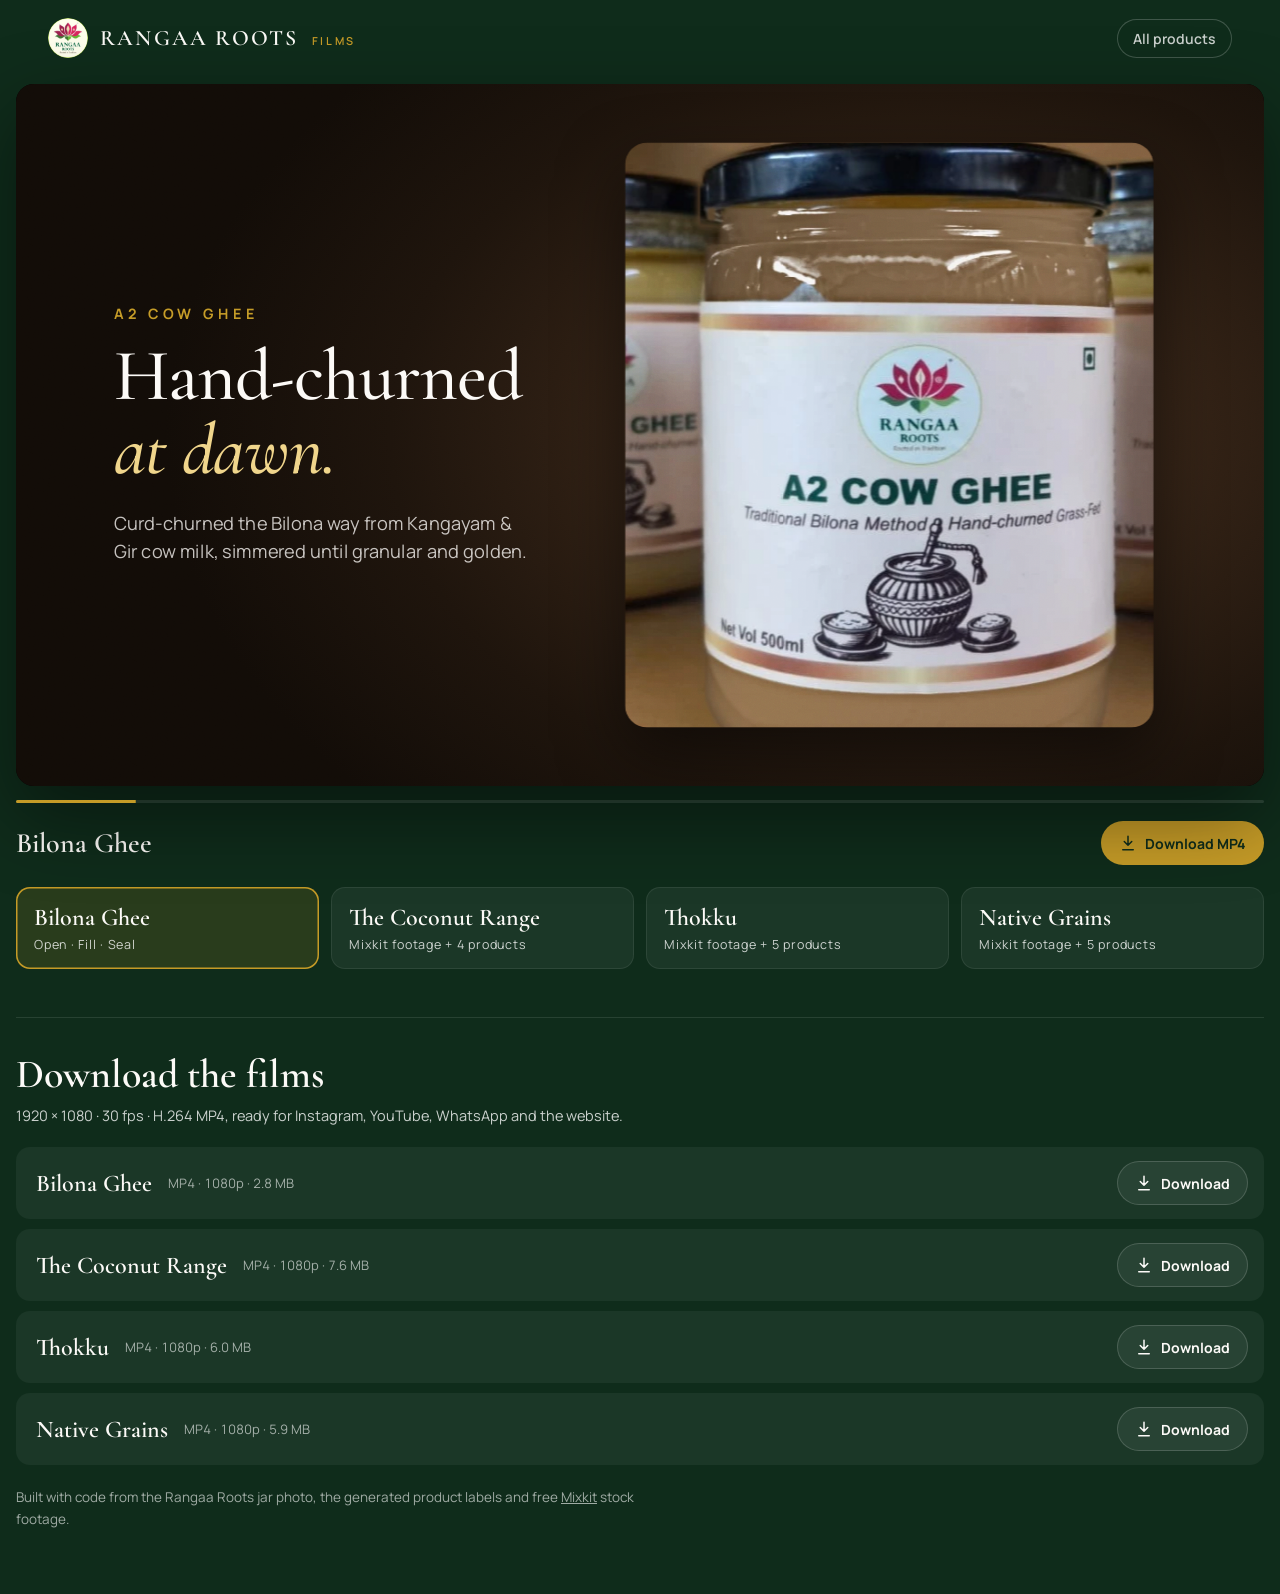
==== films/index.html @ ae2fd5a2 "Add products page, brand films and ghee jar animation - products.html: grouped listing of the produc" ====
<!doctype html>
<html lang="en">
<head>
  <meta charset="UTF-8">
  <meta name="viewport" content="width=device-width, initial-scale=1">
  <title>Films | Rangaa Roots</title>
  <meta name="description" content="Short brand films for Rangaa Roots: A2 Bilona ghee, the coconut range, thokku and native grains.">
  <meta name="theme-color" content="#0f2c1b">
  <link rel="icon" type="image/svg+xml" href="../assets/img/logo.svg">
  <link rel="stylesheet" href="films.css?v=2">
</head>
<body>
  <header class="top">
    <a class="top__brand" href="../index.html"><img src="../assets/img/logo-round-240.webp" alt="" width="40" height="40"><span>Rangaa Roots <small>Films</small></span></a>
    <a class="top__link" href="../products.html">All products</a>
  </header>

  <main class="wrap">
    <div class="screen" id="screen">
      <div class="stage" id="stage" aria-live="polite"></div>
      <button class="play" id="play" aria-label="Play film">
        <svg viewBox="0 0 24 24" aria-hidden="true"><path d="M8 5.5v13l11-6.5z"/></svg>
      </button>
    </div>
    <div class="bar"><span class="bar__fill" id="progress"></span></div>
    <div class="now">
      <p class="now__title" id="nowTitle"></p>
      <a class="dl-btn" id="nowDownload" download>
        <svg viewBox="0 0 24 24" aria-hidden="true"><path d="M12 3v12M7 10l5 5 5-5M5 21h14"/></svg> Download MP4
      </a>
    </div>

    <div class="reel" id="reel" role="tablist" aria-label="Films"></div>

    <section class="downloads" id="downloads" aria-labelledby="dlHead">
      <h2 id="dlHead">Download the films</h2>
      <p>1920 × 1080 · 30 fps · H.264 MP4, ready for Instagram, YouTube, WhatsApp and the website.</p>
      <ul class="dl-list" id="dlList"></ul>
    </section>

    <p class="note">Built with code from the Rangaa Roots jar photo, the generated product labels and free <a href="https://mixkit.co" target="_blank" rel="noopener">Mixkit</a> stock footage.</p>
  </main>

  <script src="../assets/vendor/gsap/gsap.min.js"></script>
  <script src="../assets/js/catalog.js?v=1"></script>
  <script src="../assets/js/labels.js?v=1"></script>
  <script src="films.js?v=2"></script>
</body>
</html>
---- films/films.css ----
/* Rangaa Roots — films page. Each film is a fixed 1920x1080 stage scaled to fit,
   so every frame looks the same at any window size and can be screen-recorded at 1080p. */
@font-face { font-family: "Cormorant Garamond"; font-style: normal; font-weight: 300 700; font-display: swap; src: url("../assets/fonts/cormorant-garamond-var-latin.woff2") format("woff2"); }
@font-face { font-family: "Cormorant Garamond"; font-style: italic; font-weight: 300 700; font-display: swap; src: url("../assets/fonts/cormorant-garamond-italic-var-latin.woff2") format("woff2"); }
@font-face { font-family: "Manrope"; font-weight: 200 800; font-display: swap; src: url("../assets/fonts/manrope-var-latin.woff2") format("woff2"); }
@font-face { font-family: "Oswald"; font-weight: 500 700; font-display: swap; src: url("../assets/fonts/oswald-var-latin.woff2") format("woff2"); }

:root {
  --forest: #143823; --forest-deep: #0f2c1b; --gold: #c59b27; --cream: #fcfaf7; --lotus: #d84473; --kraft: #e9dfcd;
  --ease-out: cubic-bezier(.23, 1, .32, 1);
  --display: "Cormorant Garamond", Georgia, serif; --body: "Manrope", system-ui, sans-serif;
}
* { box-sizing: border-box; }
body { margin: 0; background: var(--forest-deep); color: rgba(255, 255, 255, .78); font-family: var(--body); -webkit-font-smoothing: antialiased; }
a { color: inherit; }

.top { display: flex; justify-content: space-between; align-items: center; padding: 18px clamp(16px, 4vw, 48px); }
.top__brand { display: flex; align-items: center; gap: 12px; text-decoration: none; font-family: var(--display); font-size: 22px; font-weight: 600; letter-spacing: .1em; text-transform: uppercase; color: var(--cream); }
.top__brand img { border-radius: 50%; }
.top__brand small { font-family: var(--body); font-size: 11px; letter-spacing: .24em; color: var(--gold); margin-left: 6px; }
.top__link { font-size: 14px; font-weight: 600; text-decoration: none; padding: 10px 16px; border-radius: 999px; box-shadow: inset 0 0 0 1px rgba(255, 255, 255, .2); transition: background-color 200ms ease; }
@media (hover: hover) and (pointer: fine) { .top__link:hover { background: rgba(255, 255, 255, .08); } }

.wrap { width: min(1280px, 100% - 32px); margin: 8px auto 64px; }
.screen { position: relative; aspect-ratio: 16 / 9; border-radius: 18px; overflow: hidden; background: #000; box-shadow: 0 30px 80px rgba(0, 0, 0, .45); }
.stage { position: absolute; left: 0; top: 0; width: 1920px; height: 1080px; transform-origin: 0 0; transform: scale(var(--s, .5)); overflow: hidden; background: #120c07; }
.play {
  position: absolute; inset: 0; margin: auto; width: 96px; height: 96px; border: 0; border-radius: 50%;
  display: grid; place-items: center; background: rgba(252, 250, 247, .92); color: var(--forest); cursor: pointer;
  box-shadow: 0 12px 40px rgba(0, 0, 0, .35); transition: transform 160ms var(--ease-out), opacity 200ms ease;
}
.play svg { width: 38px; height: 38px; margin-left: 5px; fill: currentColor; }
.play:active { transform: scale(.95); }
.play[hidden] { display: grid; opacity: 0; pointer-events: none; transform: scale(.9); }

.bar { height: 3px; margin-top: 14px; border-radius: 3px; background: rgba(255, 255, 255, .12); overflow: hidden; }
.bar__fill { display: block; height: 100%; background: var(--gold); transform-origin: 0 50%; transform: scaleX(0); }

.reel { display: grid; grid-template-columns: repeat(auto-fit, minmax(220px, 1fr)); gap: 12px; margin-top: 22px; }
.reel button {
  display: flex; flex-direction: column; align-items: flex-start; gap: 4px; padding: 16px 18px; border: 0; border-radius: 14px; text-align: left; cursor: pointer;
  font: inherit; color: rgba(255, 255, 255, .78); background: rgba(255, 255, 255, .05); box-shadow: inset 0 0 0 1px rgba(255, 255, 255, .08);
  transition: background-color 200ms ease, box-shadow 200ms ease, transform 160ms var(--ease-out);
}
.reel button:active { transform: scale(.97); }
.reel b { font-family: var(--display); font-size: 24px; font-weight: 600; color: var(--cream); }
.reel small { font-size: 12.5px; letter-spacing: .06em; }
.reel button[aria-selected="true"] { background: rgba(197, 155, 39, .14); box-shadow: inset 0 0 0 1.5px var(--gold); }
@media (hover: hover) and (pointer: fine) { .reel button:not([aria-selected="true"]):hover { background: rgba(255, 255, 255, .09); } }
.note { margin: 22px 0 0; font-size: 13.5px; line-height: 1.6; max-width: 80ch; color: rgba(255, 255, 255, .6); }

/* ================= inside the stage (all px are 1080p px) ================= */
.f-layer { position: absolute; inset: 0; }
.f-video { position: absolute; inset: 0; width: 100%; height: 100%; object-fit: cover; opacity: 0; }
.f-shade { position: absolute; inset: 0; pointer-events: none; }
.f-grain { position: absolute; inset: 0; pointer-events: none; opacity: .07; mix-blend-mode: overlay;
  background-image: url("data:image/svg+xml,%3Csvg xmlns='http://www.w3.org/2000/svg' width='160' height='160'%3E%3Cfilter id='n'%3E%3CfeTurbulence type='fractalNoise' baseFrequency='.9' numOctaves='2'/%3E%3C/filter%3E%3Crect width='160' height='160' filter='url(%23n)'/%3E%3C/svg%3E"); }

.f-copy { position: absolute; left: 150px; top: 50%; width: 760px; transform: translateY(-50%); color: var(--cream); }
.f-eyebrow { font: 700 22px/1 var(--body); letter-spacing: .32em; text-transform: uppercase; color: var(--gold); margin: 0 0 30px; }
.f-line { display: block; overflow: hidden; padding-bottom: .06em; }
.f-line > span { display: block; font-family: var(--display); font-weight: 500; font-size: 112px; line-height: 1; letter-spacing: -.01em; }
.f-line em { font-style: italic; color: #f0d58a; }
.f-sub { margin: 34px 0 0; font: 400 28px/1.5 var(--body); color: rgba(252, 250, 247, .8); max-width: 640px; }

/* centred caption over footage */
.f-caption { position: absolute; left: 0; right: 0; bottom: 120px; text-align: center; color: var(--cream); }
.f-caption .f-line > span { font-size: 96px; }

/* product lineup */
.f-row { position: absolute; left: 0; right: 0; bottom: 70px; display: flex; justify-content: center; align-items: flex-end; gap: 10px; }
.f-row .pack { width: 330px; height: auto; filter: drop-shadow(0 30px 40px rgba(0, 0, 0, .35)); }

/* end card */
.f-end { position: absolute; inset: 0; display: grid; place-items: center; align-content: center; gap: 30px; background: radial-gradient(70% 70% at 50% 45%, #1f4a30, #0b2216); opacity: 0; }
.f-end img { width: 300px; height: 300px; border-radius: 50%; box-shadow: 0 20px 60px rgba(0, 0, 0, .4); }
.f-end p { margin: 0; text-align: center; font-family: var(--display); font-style: italic; font-size: 64px; color: var(--cream); }
.f-end small { display: block; margin-top: 18px; font: 700 22px/1 var(--body); font-style: normal; letter-spacing: .32em; text-transform: uppercase; color: var(--gold); }

/* ---- ghee film: the jar photo, cut into layers (assets/img/jar, 582x644 canvas) ---- */
.g-bg { background: radial-gradient(60% 75% at 72% 50%, #4a3220 0%, #1e140c 70%, #120c07 100%); }
.g-card { position: absolute; right: 170px; top: 90px; width: 813px; height: 900px; border-radius: 34px; overflow: hidden; box-shadow: 0 40px 100px rgba(0, 0, 0, .55); }
.g-card img, .g-card .g-ph { position: absolute; inset: 0; width: 100%; height: 100%; }
.g-full { clip-path: inset(100% 0 0 0); }
.g-photo { opacity: 0; }
.g-level { position: absolute; left: 16%; right: 9%; top: 0; height: 3px; background: rgba(252, 250, 247, .6); box-shadow: 0 0 10px rgba(197, 155, 39, .9); opacity: 0; }
.g-pour {
  position: absolute; left: 53.5%; top: 0; width: 1.6%; height: 27.4%; margin-left: -.8%; border-radius: 0 0 40% 40%; overflow: hidden;
  background: linear-gradient(90deg, rgba(122, 90, 16, .9), var(--gold) 30%, rgba(252, 250, 247, .75) 48%, var(--gold) 66%, rgba(122, 90, 16, .9));
  -webkit-mask-image: linear-gradient(180deg, #000 0 38%, rgba(0, 0, 0, .5) 40%); mask-image: linear-gradient(180deg, #000 0 38%, rgba(0, 0, 0, .5) 40%);
  transform-origin: 50% 0; transform: scaleY(0);
}
.g-flow { position: absolute; inset: -100% 0 0; background: repeating-linear-gradient(180deg, transparent 0 14px, rgba(252, 250, 247, .3) 14px 18px, transparent 18px 30px); }
.g-cap { position: absolute; left: 14.09%; top: 0; width: 78.87%; height: 14.29%; }
.g-cap img { width: 100%; height: 100%; }
.g-sheen { position: absolute; inset: 0; overflow: hidden; -webkit-mask: url("../assets/img/jar/jar-lid.webp") center / 100% 100% no-repeat; mask: url("../assets/img/jar/jar-lid.webp") center / 100% 100% no-repeat; }
.g-sheen i { position: absolute; top: 0; bottom: 0; left: 0; width: 28%; background: linear-gradient(90deg, transparent, rgba(252, 250, 247, .55), transparent); transform: translateX(-120%); }
.g-drip { position: absolute; left: 53.5%; width: 10px; height: 14px; margin-left: -5px; border-radius: 50% 50% 50% 50% / 60% 60% 40% 40%; background: var(--gold); opacity: 0; }

/* ---------- downloads ---------- */
.now { display: flex; justify-content: space-between; align-items: center; gap: 16px; flex-wrap: wrap; margin-top: 18px; }
.now__title { margin: 0; font-family: var(--display); font-size: 28px; font-weight: 600; color: var(--cream); }
.dl-btn {
  display: inline-flex; align-items: center; gap: 8px; min-height: 44px; padding: 10px 18px; border-radius: 999px;
  font-size: 14px; font-weight: 700; text-decoration: none; background: var(--gold); color: var(--forest-deep);
  transition: transform 160ms var(--ease-out), background-color 200ms ease;
}
.dl-btn svg { width: 18px; height: 18px; fill: none; stroke: currentColor; stroke-width: 2; stroke-linecap: round; stroke-linejoin: round; }
.dl-btn:active { transform: scale(.97); }
.dl-btn--ghost { background: rgba(255, 255, 255, .06); color: var(--cream); box-shadow: inset 0 0 0 1px rgba(255, 255, 255, .16); }
@media (hover: hover) and (pointer: fine) { .dl-btn:hover { background: #d6ae3f; } .dl-btn--ghost:hover { background: rgba(255, 255, 255, .12); } }
.downloads { margin-top: 48px; padding-top: 32px; border-top: 1px solid rgba(255, 255, 255, .1); scroll-margin-top: 24px; }
.downloads h2 { margin: 0; font-family: var(--display); font-weight: 600; font-size: 40px; color: var(--cream); }
.downloads > p { margin: 8px 0 22px; font-size: 14.5px; }
.dl-list { list-style: none; margin: 0; padding: 0; display: grid; gap: 10px; }
.dl-list li { display: flex; align-items: center; gap: 16px; padding: 14px 16px 14px 20px; border-radius: 14px; background: rgba(255, 255, 255, .05); }
.dl-list b { font-family: var(--display); font-size: 24px; font-weight: 600; color: var(--cream); }
.dl-list span { margin-right: auto; font-size: 13px; font-variant-numeric: tabular-nums; color: rgba(255, 255, 255, .6); }
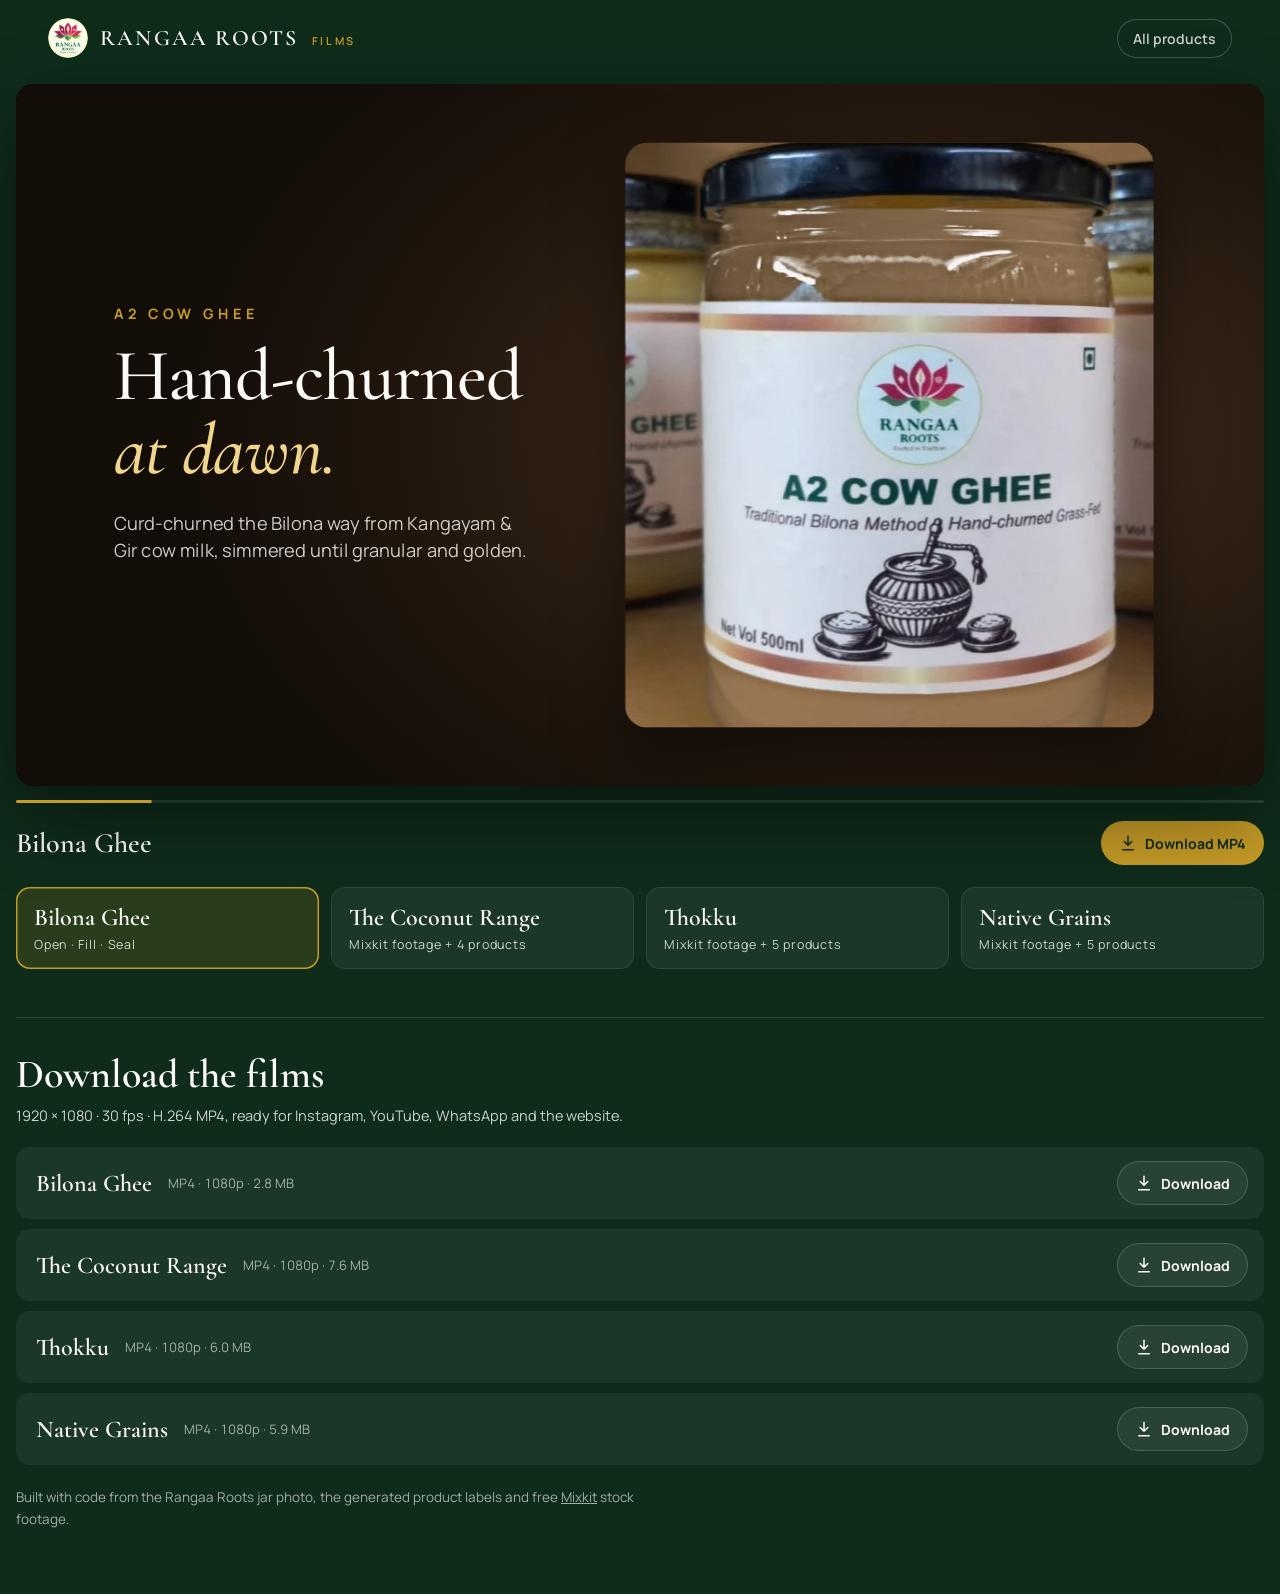
==== commit d9e05619: "Add full catalogue, brand videos and new logo; remove traceability - Home page now lists all 7 produ" ====
--- a/films/index.html
+++ b/films/index.html
@@ -6,7 +6,7 @@
   <title>Films | Rangaa Roots</title>
   <meta name="description" content="Short brand films for Rangaa Roots: A2 Bilona ghee, the coconut range, thokku and native grains.">
   <meta name="theme-color" content="#0f2c1b">
-  <link rel="icon" type="image/svg+xml" href="../assets/img/logo.svg">
+  <link rel="icon" type="image/png" href="../assets/img/favicon.png">
   <link rel="stylesheet" href="films.css?v=2">
 </head>
 <body>
